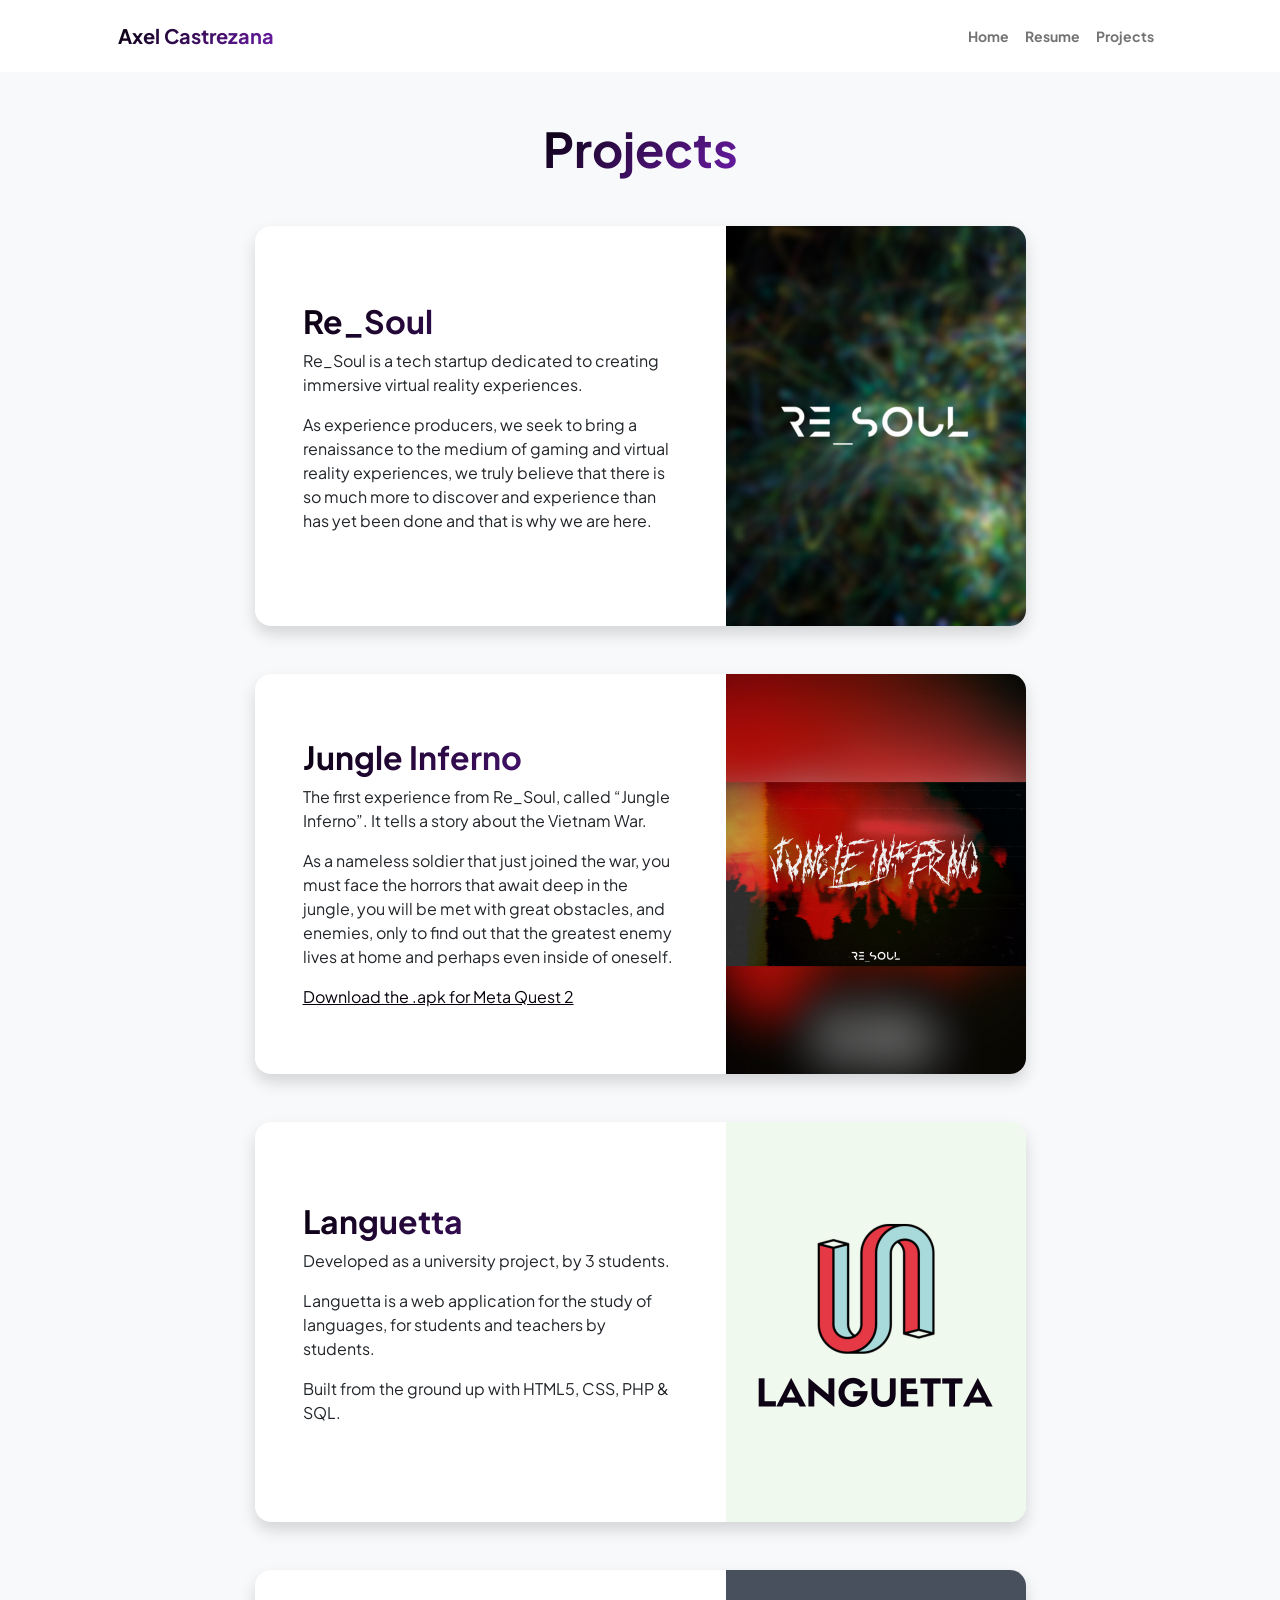
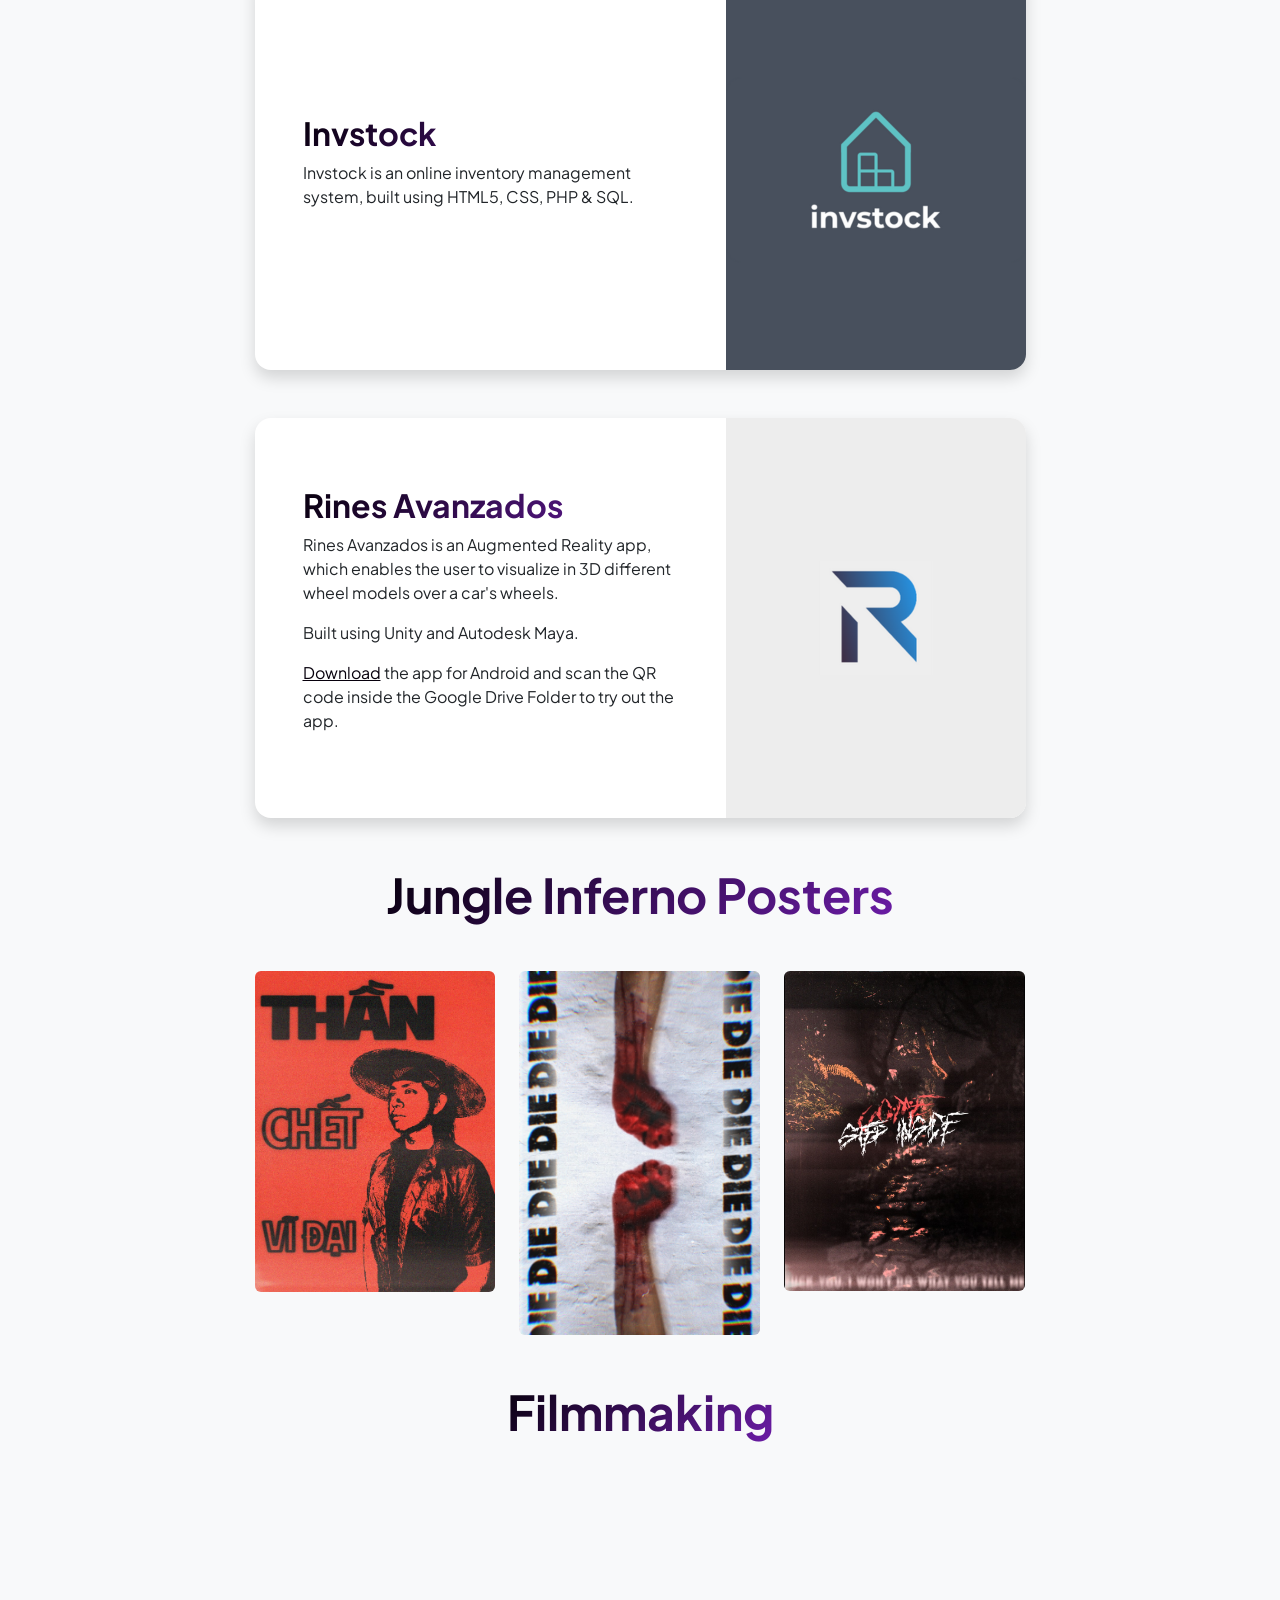
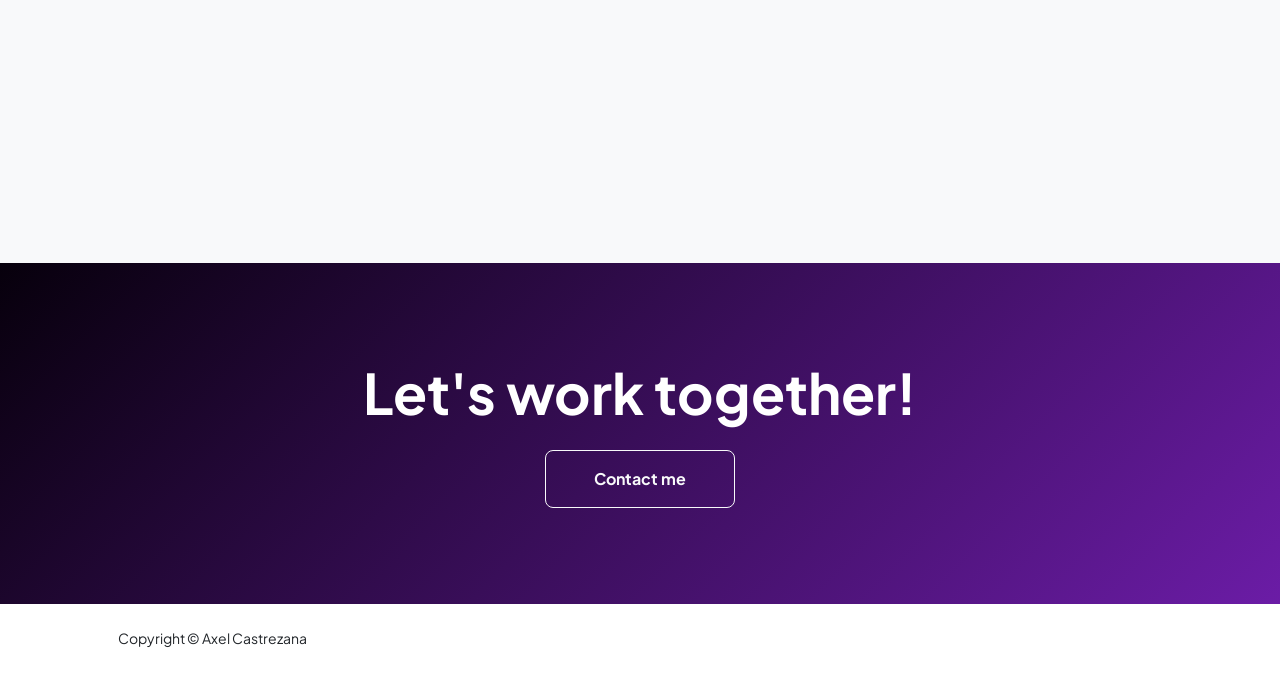
==== projects.html @ c9756af4 "First upload portfolio 30/05/2023 V1.0" ====
<!DOCTYPE html>
<html lang="en">

<head>
    <meta charset="utf-8" />
    <meta name="viewport" content="width=device-width, initial-scale=1, shrink-to-fit=no" />
    <meta name="description" content="" />
    <meta name="author" content="" />
    <title>Projects - Axel Castrezana</title>
    <!-- Favicon-->
    <link rel="icon" type="image/x-icon" href="assets/favicon.ico" />
    <!-- Custom Google font-->
    <link rel="preconnect" href="https://fonts.googleapis.com" />
    <link rel="preconnect" href="https://fonts.gstatic.com" crossorigin />
    <link
        href="https://fonts.googleapis.com/css2?family=Plus+Jakarta+Sans:wght@100;200;300;400;500;600;700;800;900&amp;display=swap"
        rel="stylesheet" />
    <!-- Bootstrap icons-->
    <link href="https://cdn.jsdelivr.net/npm/bootstrap-icons@1.8.1/font/bootstrap-icons.css" rel="stylesheet" />
    <!-- Core theme CSS (includes Bootstrap)-->
    <link href="css/styles.css" rel="stylesheet" />
</head>

<body class="d-flex flex-column h-100 bg-light">
    <main class="flex-shrink-0">
        <!-- Navigation-->
        <nav class="navbar navbar-expand-lg navbar-light bg-white py-3">
            <div class="container px-5">
                <a class="navbar-brand" href="index.html"><span class="fw-bolder text-gradient">Axel
                        Castrezana</span></a>
                <button class="navbar-toggler" type="button" data-bs-toggle="collapse"
                    data-bs-target="#navbarSupportedContent" aria-controls="navbarSupportedContent"
                    aria-expanded="false" aria-label="Toggle navigation"><span
                        class="navbar-toggler-icon"></span></button>
                <div class="collapse navbar-collapse" id="navbarSupportedContent">
                    <ul class="navbar-nav ms-auto mb-2 mb-lg-0 small fw-bolder">
                        <li class="nav-item"><a class="nav-link" href="index.html">Home</a></li>
                        <li class="nav-item"><a class="nav-link" href="resume.html">Resume</a></li>
                        <li class="nav-item"><a class="nav-link" href="projects.html">Projects</a></li>
                    </ul>
                </div>
            </div>
        </nav>
        <!-- Projects Section-->
        <section class="py-5">
            <div class="container px-5 mb-5">
                <div class="text-center mb-5">
                    <h1 class="display-5 fw-bolder mb-0"><span class="text-gradient d-inline">Projects</span></h1>
                </div>
                <div class="row gx-5 justify-content-center">
                    <div class="col-lg-11 col-xl-9 col-xxl-8">
                        <!-- Project Card 1-->
                        <div class="card overflow-hidden shadow rounded-4 border-0 mb-5">
                            <div class="card-body p-0">
                                <div class="d-flex align-items-center">
                                    <div class="p-5">
                                        <h2 class="fw-bolder text-gradient">Re_Soul</h2>
                                        <p>Re_Soul is a tech startup dedicated to creating immersive virtual reality
                                            experiences.</p>
                                        <p>As experience producers, we seek to bring a renaissance to the medium of
                                            gaming and virtual reality experiences, we truly believe that there is so
                                            much more to discover and experience than has yet been done and that is why
                                            we are here.</p>
                                    </div>
                                    <img class="img-fluid" src="assets/Re_soul 300400.png" alt="..." />
                                </div>
                            </div>
                        </div>
                        <!-- Project Card 2-->
                        <div class="card overflow-hidden shadow rounded-4 border-0">
                            <div class="card-body p-0">
                                <div class="d-flex align-items-center">
                                    <div class="p-5">
                                        <h2 class="fw-bolder text-gradient">Jungle Inferno</h2>
                                        <p>The first experience from Re_Soul, called “Jungle Inferno”. It tells a story
                                            about the Vietnam War.</p>
                                        <p>As a nameless soldier that just joined the war, you must face the horrors
                                            that await deep in the jungle, you will be met with great obstacles, and
                                            enemies, only to find out that the greatest enemy lives at home and perhaps
                                            even inside of oneself.</p>
                                        <a href="https://drive.google.com/file/d/1jq7sGthv_3b8jgwT2WUCqq3xdaEujB6y/view?usp=drive_link "
                                            target="_blank">Download the .apk for Meta Quest 2</a>
                                    </div>
                                    <img class="img-fluid" src="assets/Jungle 300400.png" alt="..." />
                                </div>
                            </div>
                        </div>
                        <br>
                        <br>
                        <!-- Project Card 3-->
                        <div class="card overflow-hidden shadow rounded-4 border-0 mb-5">
                            <div class="card-body p-0">
                                <div class="d-flex align-items-center">
                                    <div class="p-5">
                                        <h2 class="fw-bolder text-gradient">Languetta</h2>
                                        <p>Developed as a university project, by 3 students.</p>
                                        <p>Languetta is a web application for the study of languages, for students and
                                            teachers by students.</p>
                                        <p>Built from the ground up with HTML5, CSS, PHP & SQL.</p>
                                    </div>
                                    <img class="img-fluid" src="assets/Languetta 300400.png" alt="..." />
                                </div>
                            </div>
                        </div>
                        <div class="card overflow-hidden shadow rounded-4 border-0">
                            <div class="card-body p-0">
                                <div class="d-flex align-items-center">
                                    <div class="p-5">
                                        <h2 class="fw-bolder text-gradient">Invstock</h2>
                                        <p>Invstock is an online inventory management system, built using HTML5, CSS,
                                            PHP & SQL.</p>
                                    </div>
                                    <img class="img-fluid" src="assets/Insvtock 300400.png" alt="..." />
                                </div>
                            </div>
                        </div>
                        <br>
                        <br>
                        <div class="card overflow-hidden shadow rounded-4 border-0">
                            <div class="card-body p-0">
                                <div class="d-flex align-items-center">
                                    <div class="p-5">
                                        <h2 class="fw-bolder text-gradient">Rines Avanzados</h2>
                                        <p>Rines Avanzados is an Augmented Reality app, which enables the user to
                                            visualize in 3D different wheel models over a car's wheels.</p>
                                        <p>Built using Unity and Autodesk Maya.</p>
                                        <p> <a href="https://drive.google.com/drive/folders/1pL2filolJYkRrBLKzN2Vu39qzDTyvKao"
                                                target="_blank">Download</a> the app for Android and scan the QR code
                                            inside the Google Drive Folder to try out the app.</p>
                                    </div>
                                    <img class="img-fluid" src="assets/RA 300400.png" alt="..." />
                                </div>
                            </div>
                        </div>
                        <br>
                        <br>
                        <!-- Gallery -->
                        <div class="text-center mb-5">
                            <h1 class="display-5 fw-bolder mb-0"><span class="text-gradient d-inline">Jungle Inferno
                                    Posters</span></h1>
                        </div>
                        <div class="row">
                            <div class="col-lg-4 col-md-12 mb-4 mb-lg-0">
                                <img src="assets/JI1.JPG" class="w-100 shadow-1-strong rounded mb-4"
                                    alt="Boat on Calm Water" />
                            </div>

                            <div class="col-lg-4 mb-4 mb-lg-0">
                                <img src="assets/JI2.JPG" class="w-100 shadow-1-strong rounded mb-4"
                                    alt="Mountains in the Clouds" />
                            </div>

                            <div class="col-lg-4 mb-4 mb-lg-0">
                                <img src="assets/JI3.JPG" class="w-100 shadow-1-strong rounded mb-4"
                                    alt="Waves at Sea" />
                            </div>
                        </div>
                        <!-- Gallery -->
                        <br>
                        <div class="text-center mb-5">
                            <h1 class="display-5 fw-bolder mb-0"><span class="text-gradient d-inline">Filmmaking</span>
                            </h1>
                        </div>
                        <div class="ratio ratio-16x9">
                            <iframe width="560" height="315" src="https://www.youtube.com/embed/lA3VQfbZau8"
                                title="YouTube video player" frameborder="0"
                                allow="accelerometer; autoplay; clipboard-write; encrypted-media; gyroscope; picture-in-picture; web-share"
                                allowfullscreen></iframe>
                        </div>
                        <br>
                        <br>
                        <div class="ratio ratio-16x9">
                            <iframe width="560" height="315" src="https://www.youtube.com/embed/6yEGgqeNFfE"
                                title="YouTube video player" frameborder="0"
                                allow="accelerometer; autoplay; clipboard-write; encrypted-media; gyroscope; picture-in-picture; web-share"
                                allowfullscreen></iframe>
                        </div>
                        <br>
                        <br>
                        <div class="ratio ratio-16x9">
                            <iframe width="560" height="315" src="https://www.youtube.com/embed/TXK_p19uaN0"
                                title="YouTube video player" frameborder="0"
                                allow="accelerometer; autoplay; clipboard-write; encrypted-media; gyroscope; picture-in-picture; web-share"
                                allowfullscreen></iframe>
                        </div>
                        <br>
                        <br>
                        <div class="ratio ratio-16x9">
                            <iframe width="560" height="315" src="https://www.youtube.com/embed/U4ERq4PwF4o"
                                title="YouTube video player" frameborder="0"
                                allow="accelerometer; autoplay; clipboard-write; encrypted-media; gyroscope; picture-in-picture; web-share"
                                allowfullscreen></iframe>
                        </div>
                    </div>
                </div>
            </div>
            </div>
        </section>
        <section>

        </section>
        <!-- Call to action section-->
        <section class="py-5 bg-gradient-primary-to-secondary text-white">
            <div class="container px-5 my-5">
                <div class="text-center">
                    <h2 class="display-4 fw-bolder mb-4">Let's work together!</h2>
                    <a class="btn btn-outline-light btn-lg px-5 py-3 fs-6 fw-bolder"
                        href="mailto:gcastrezana.axeldavid@gmail.com">Contact me</a>
                </div>
            </div>
        </section>
    </main>
    <!-- Footer-->
    <footer class="bg-white py-4 mt-auto">
        <div class="container px-5">
            <div class="row align-items-center justify-content-between flex-column flex-sm-row">
                <div class="col-auto">
                    <div class="small m-0">Copyright &copy; Axel Castrezana</div>
                </div>
            </div>
        </div>
    </footer>

    </footer>
    <!-- Bootstrap core JS-->
    <script src="https://cdn.jsdelivr.net/npm/bootstrap@5.2.3/dist/js/bootstrap.bundle.min.js"></script>
    <!-- Core theme JS-->
    <script src="js/scripts.js"></script>
</body>

</html>
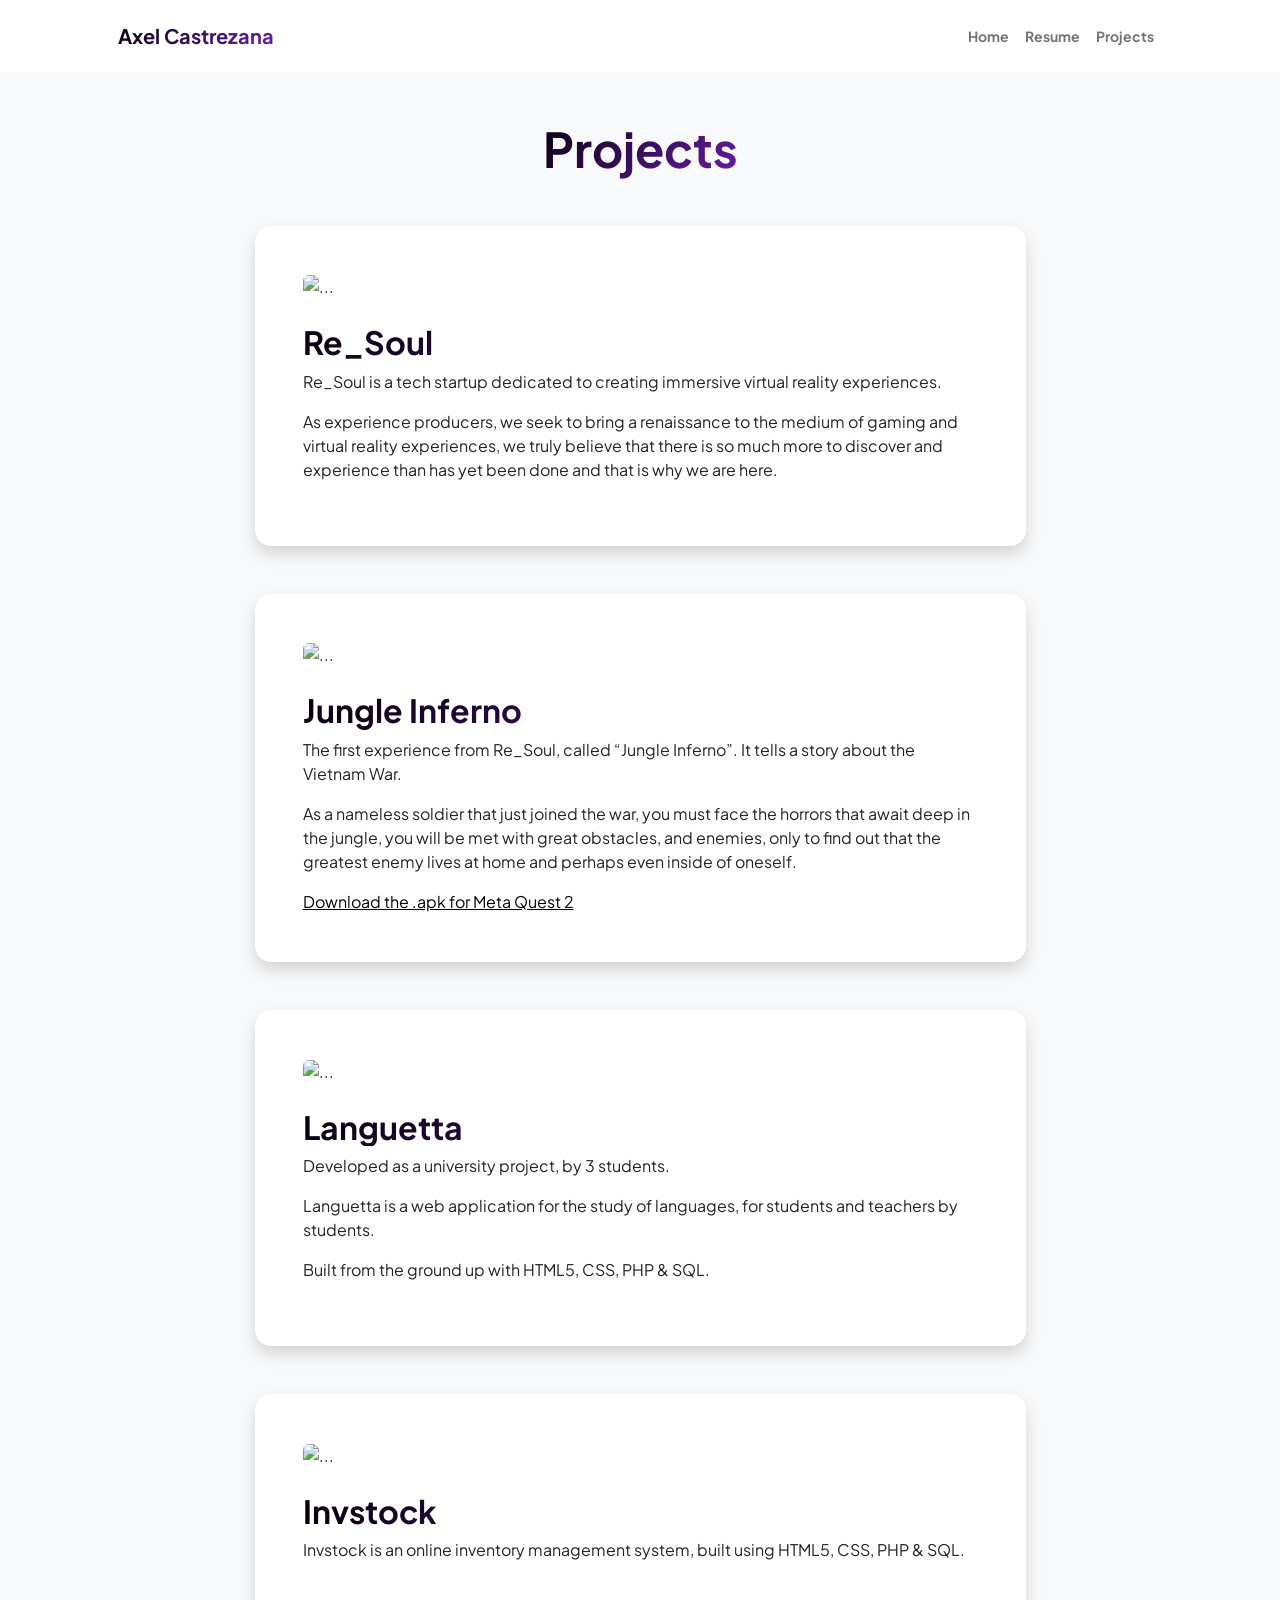
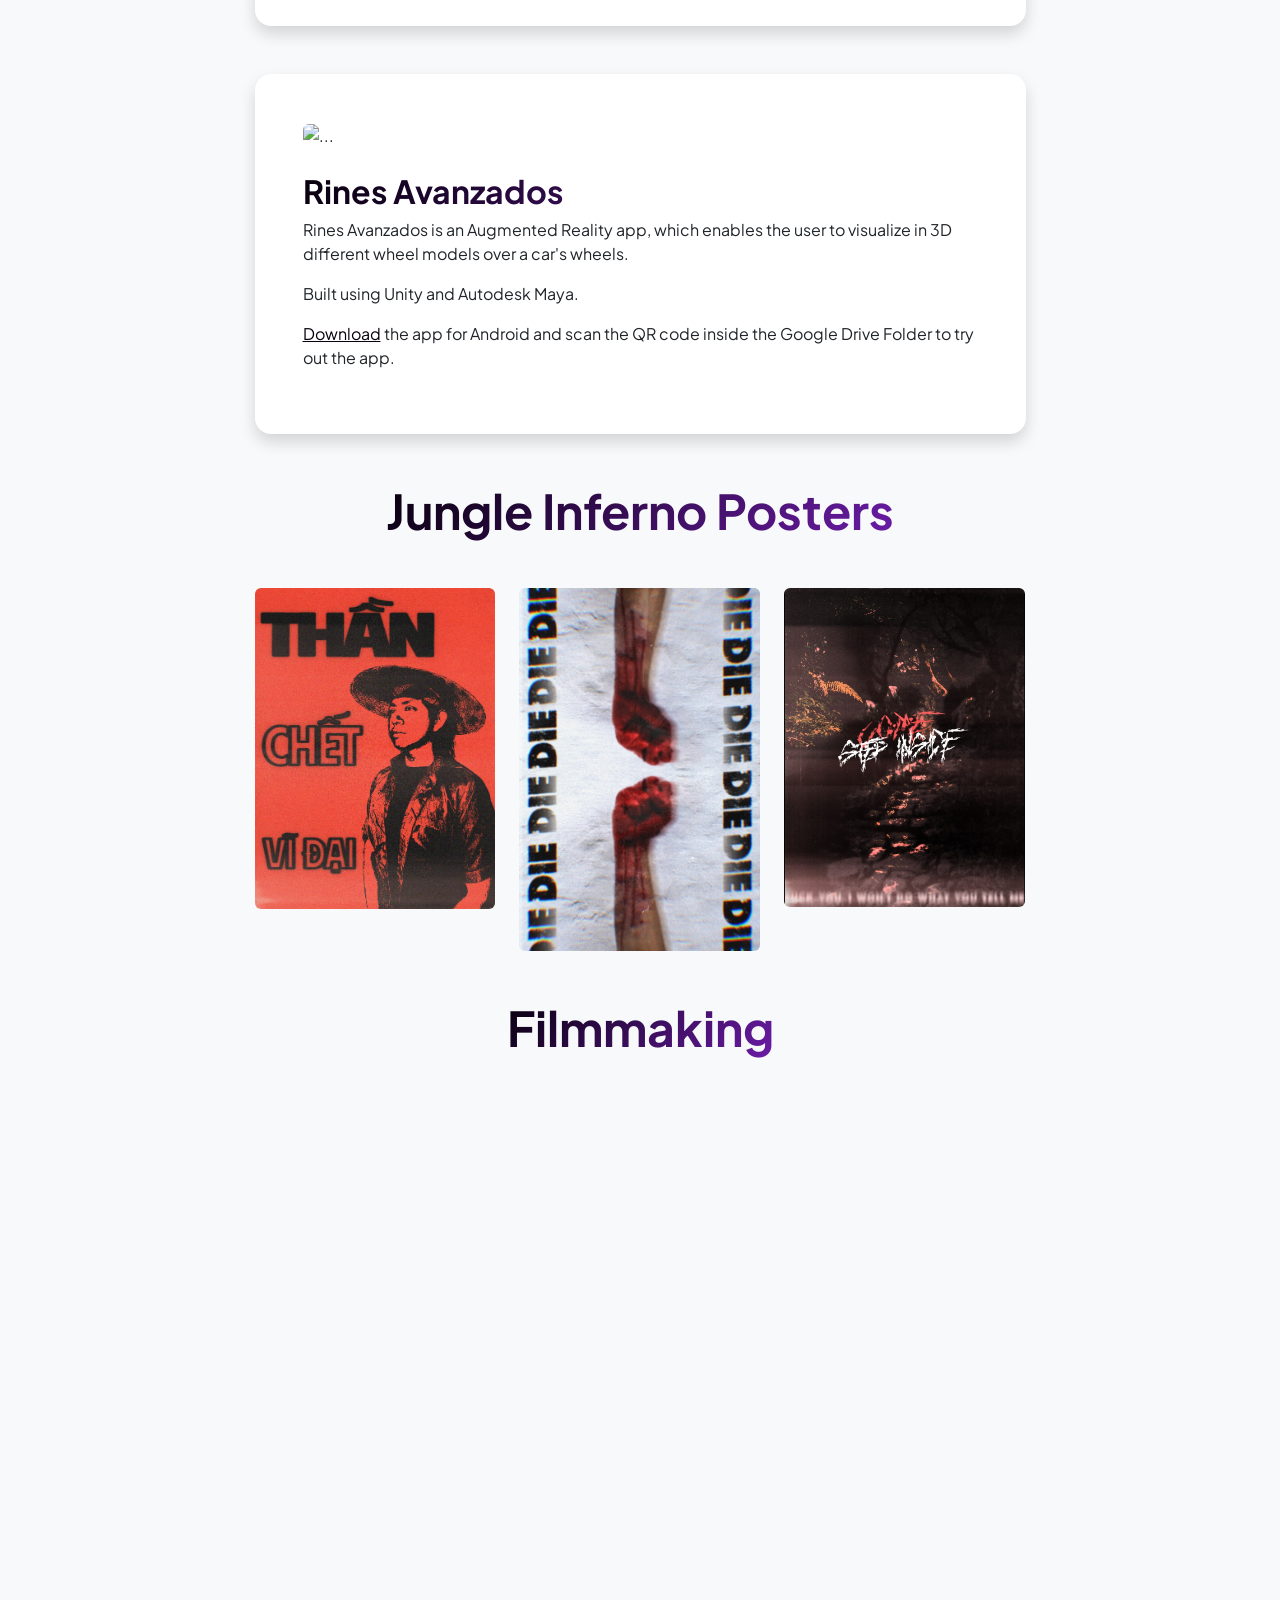
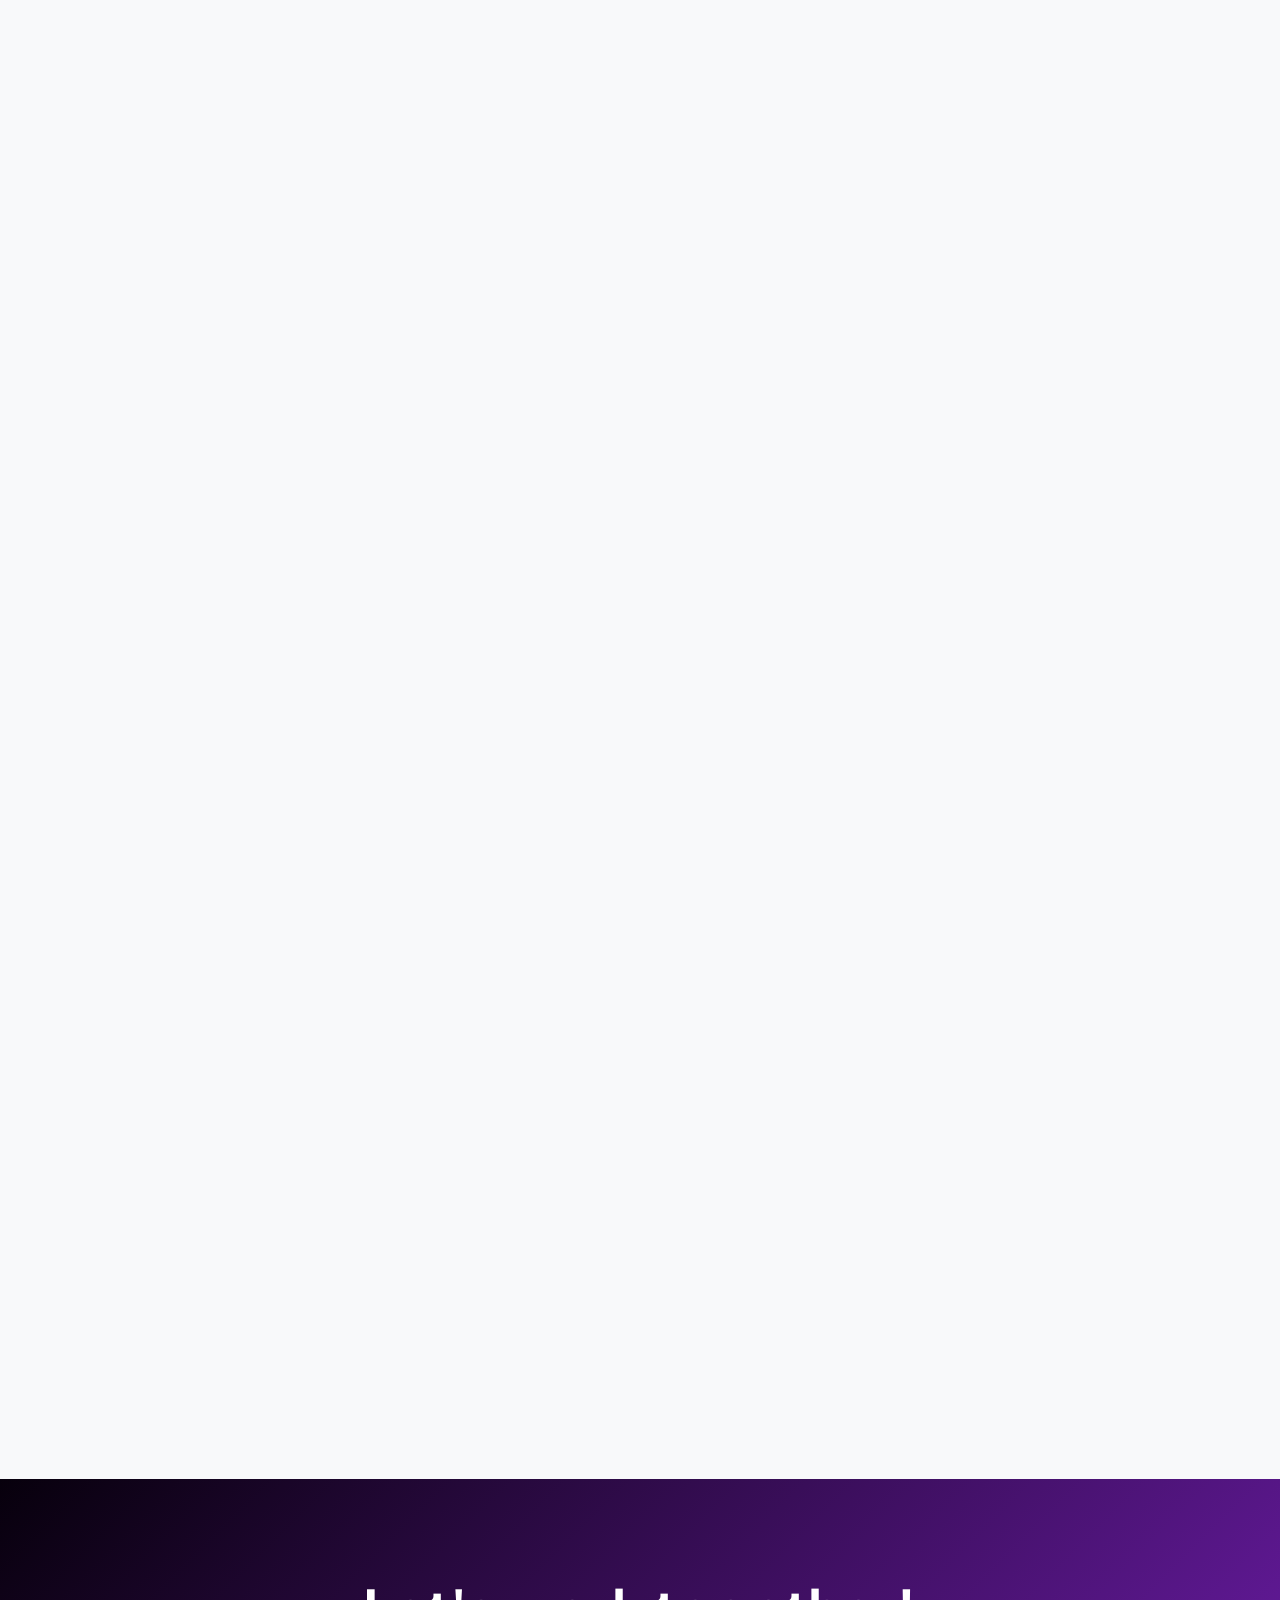
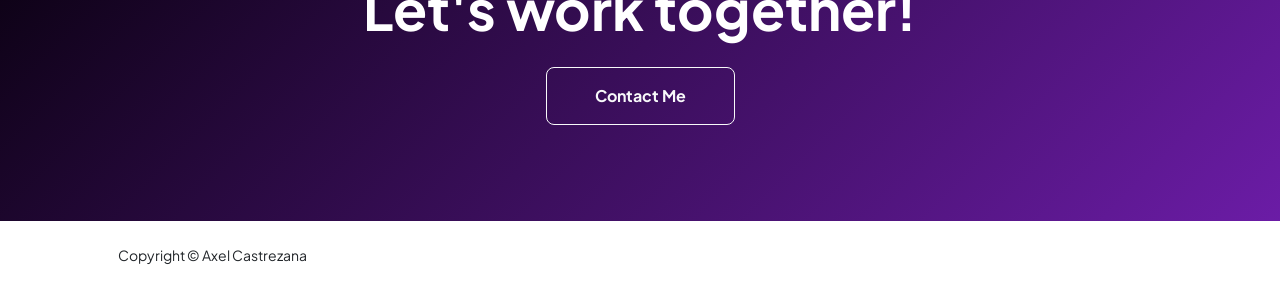
==== commit cf4e8f4a: "Card Image Responsive Changes V1.1" ====
--- a/projects.html
+++ b/projects.html
@@ -42,7 +42,7 @@
             </div>
         </nav>
         <!-- Projects Section-->
-        <section class="py-5">
+        <section class="py-5 ">
             <div class="container px-5 mb-5">
                 <div class="text-center mb-5">
                     <h1 class="display-5 fw-bolder mb-0"><span class="text-gradient d-inline">Projects</span></h1>
@@ -54,6 +54,9 @@
                             <div class="card-body p-0">
                                 <div class="d-flex align-items-center">
                                     <div class="p-5">
+                                        <img class="card-img-top rounded" src="assets/Re_Soul.png" alt="..." />
+                                        <br>
+                                        <br>
                                         <h2 class="fw-bolder text-gradient">Re_Soul</h2>
                                         <p>Re_Soul is a tech startup dedicated to creating immersive virtual reality
                                             experiences.</p>
@@ -62,7 +65,7 @@
                                             much more to discover and experience than has yet been done and that is why
                                             we are here.</p>
                                     </div>
-                                    <img class="img-fluid" src="assets/Re_soul 300400.png" alt="..." />
+                                    
                                 </div>
                             </div>
                         </div>
@@ -71,6 +74,9 @@
                             <div class="card-body p-0">
                                 <div class="d-flex align-items-center">
                                     <div class="p-5">
+                                        <img class="card-img-top rounded" src="assets/Jungle Inferno.png" alt="..." />
+                                        <br>
+                                        <br>
                                         <h2 class="fw-bolder text-gradient">Jungle Inferno</h2>
                                         <p>The first experience from Re_Soul, called “Jungle Inferno”. It tells a story
                                             about the Vietnam War.</p>
@@ -81,7 +87,6 @@
                                         <a href="https://drive.google.com/file/d/1jq7sGthv_3b8jgwT2WUCqq3xdaEujB6y/view?usp=drive_link "
                                             target="_blank">Download the .apk for Meta Quest 2</a>
                                     </div>
-                                    <img class="img-fluid" src="assets/Jungle 300400.png" alt="..." />
                                 </div>
                             </div>
                         </div>
@@ -92,13 +97,15 @@
                             <div class="card-body p-0">
                                 <div class="d-flex align-items-center">
                                     <div class="p-5">
+                                        <img class="card-img-top rounded" src="assets/Languetta.png" alt="..." />
+                                        <br>
+                                        <br>
                                         <h2 class="fw-bolder text-gradient">Languetta</h2>
                                         <p>Developed as a university project, by 3 students.</p>
                                         <p>Languetta is a web application for the study of languages, for students and
                                             teachers by students.</p>
                                         <p>Built from the ground up with HTML5, CSS, PHP & SQL.</p>
                                     </div>
-                                    <img class="img-fluid" src="assets/Languetta 300400.png" alt="..." />
                                 </div>
                             </div>
                         </div>
@@ -106,11 +113,13 @@
                             <div class="card-body p-0">
                                 <div class="d-flex align-items-center">
                                     <div class="p-5">
+                                        <img class="card-img-top rounded" src="assets/Invstock.png" alt="..." />
+                                        <br>
+                                        <br>
                                         <h2 class="fw-bolder text-gradient">Invstock</h2>
                                         <p>Invstock is an online inventory management system, built using HTML5, CSS,
                                             PHP & SQL.</p>
                                     </div>
-                                    <img class="img-fluid" src="assets/Insvtock 300400.png" alt="..." />
                                 </div>
                             </div>
                         </div>
@@ -120,6 +129,9 @@
                             <div class="card-body p-0">
                                 <div class="d-flex align-items-center">
                                     <div class="p-5">
+                                        <img class="card-img-top rounded" src="assets/RA.png" alt="..." />
+                                        <br>
+                                        <br>
                                         <h2 class="fw-bolder text-gradient">Rines Avanzados</h2>
                                         <p>Rines Avanzados is an Augmented Reality app, which enables the user to
                                             visualize in 3D different wheel models over a car's wheels.</p>
@@ -128,7 +140,6 @@
                                                 target="_blank">Download</a> the app for Android and scan the QR code
                                             inside the Google Drive Folder to try out the app.</p>
                                     </div>
-                                    <img class="img-fluid" src="assets/RA 300400.png" alt="..." />
                                 </div>
                             </div>
                         </div>
@@ -205,7 +216,7 @@
                 <div class="text-center">
                     <h2 class="display-4 fw-bolder mb-4">Let's work together!</h2>
                     <a class="btn btn-outline-light btn-lg px-5 py-3 fs-6 fw-bolder"
-                        href="mailto:gcastrezana.axeldavid@gmail.com">Contact me</a>
+                        href="mailto:gcastrezana.axeldavid@gmail.com">Contact Me</a>
                 </div>
             </div>
         </section>
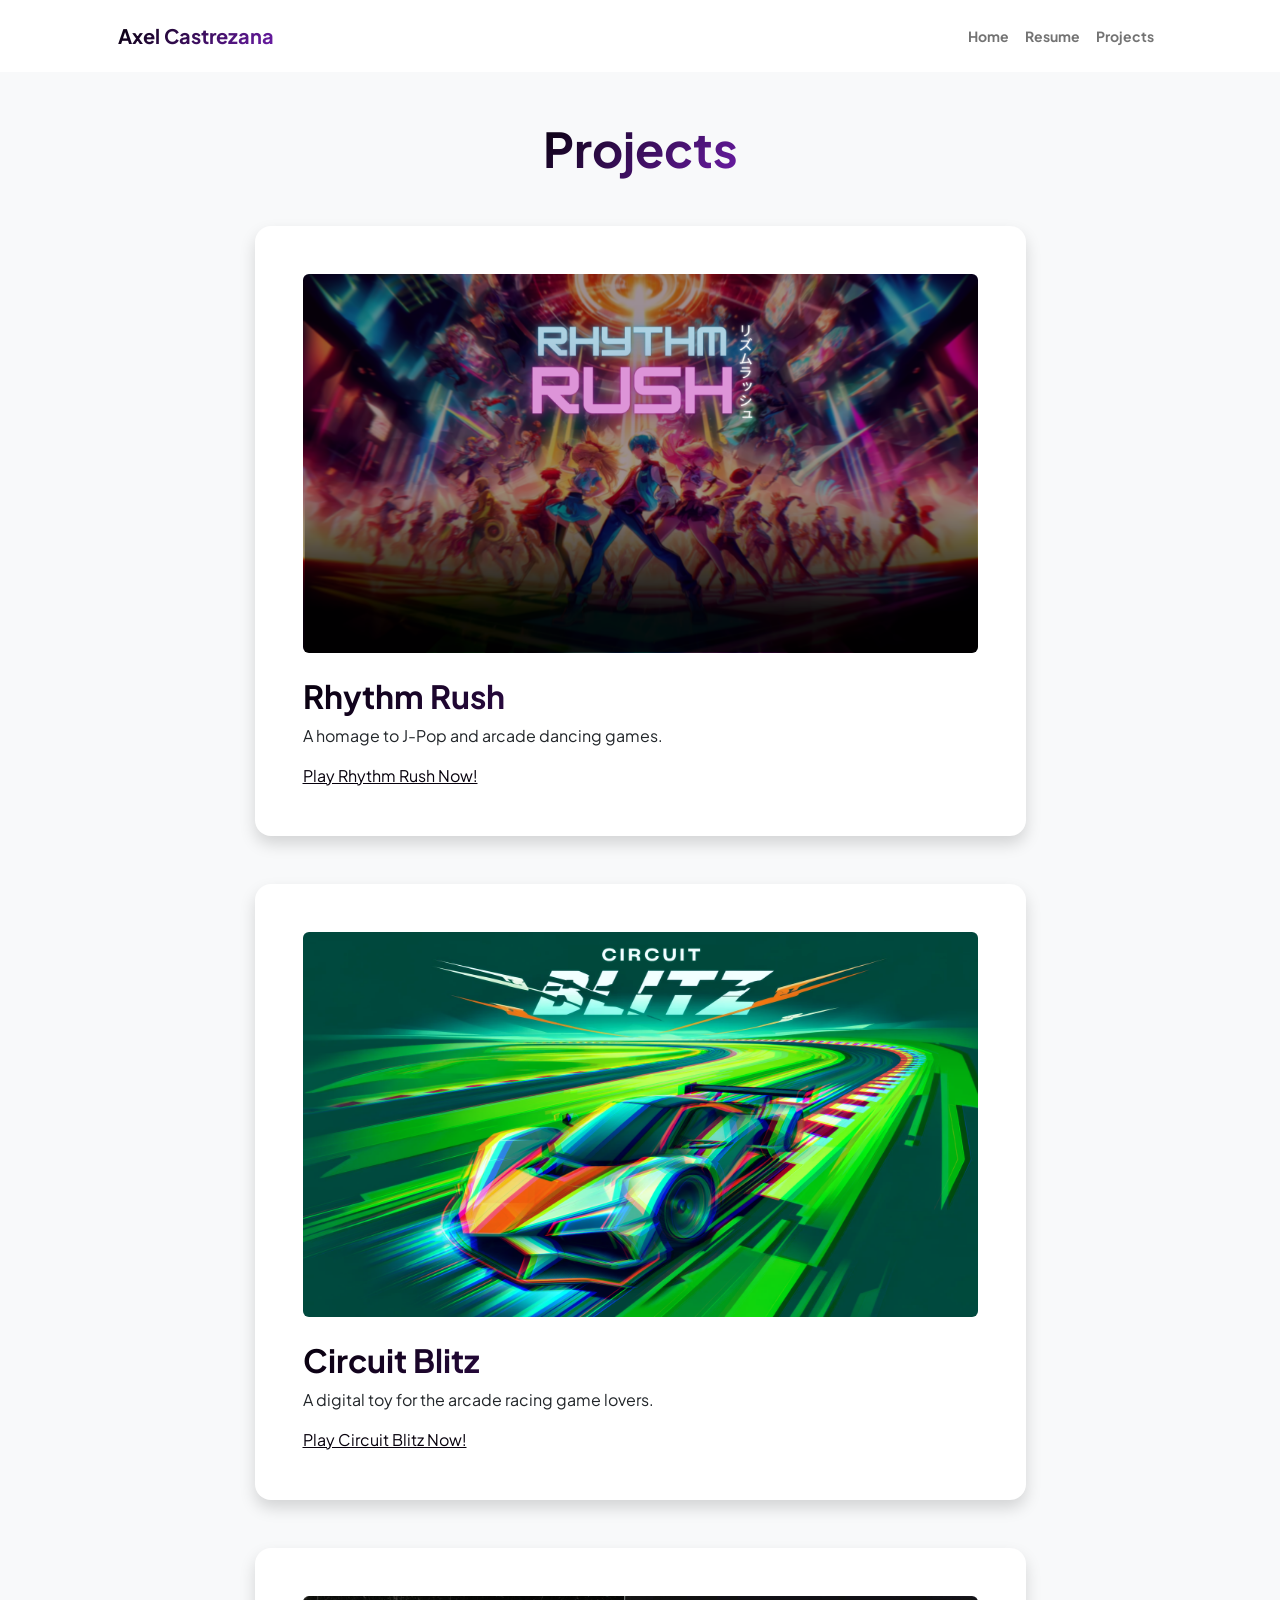
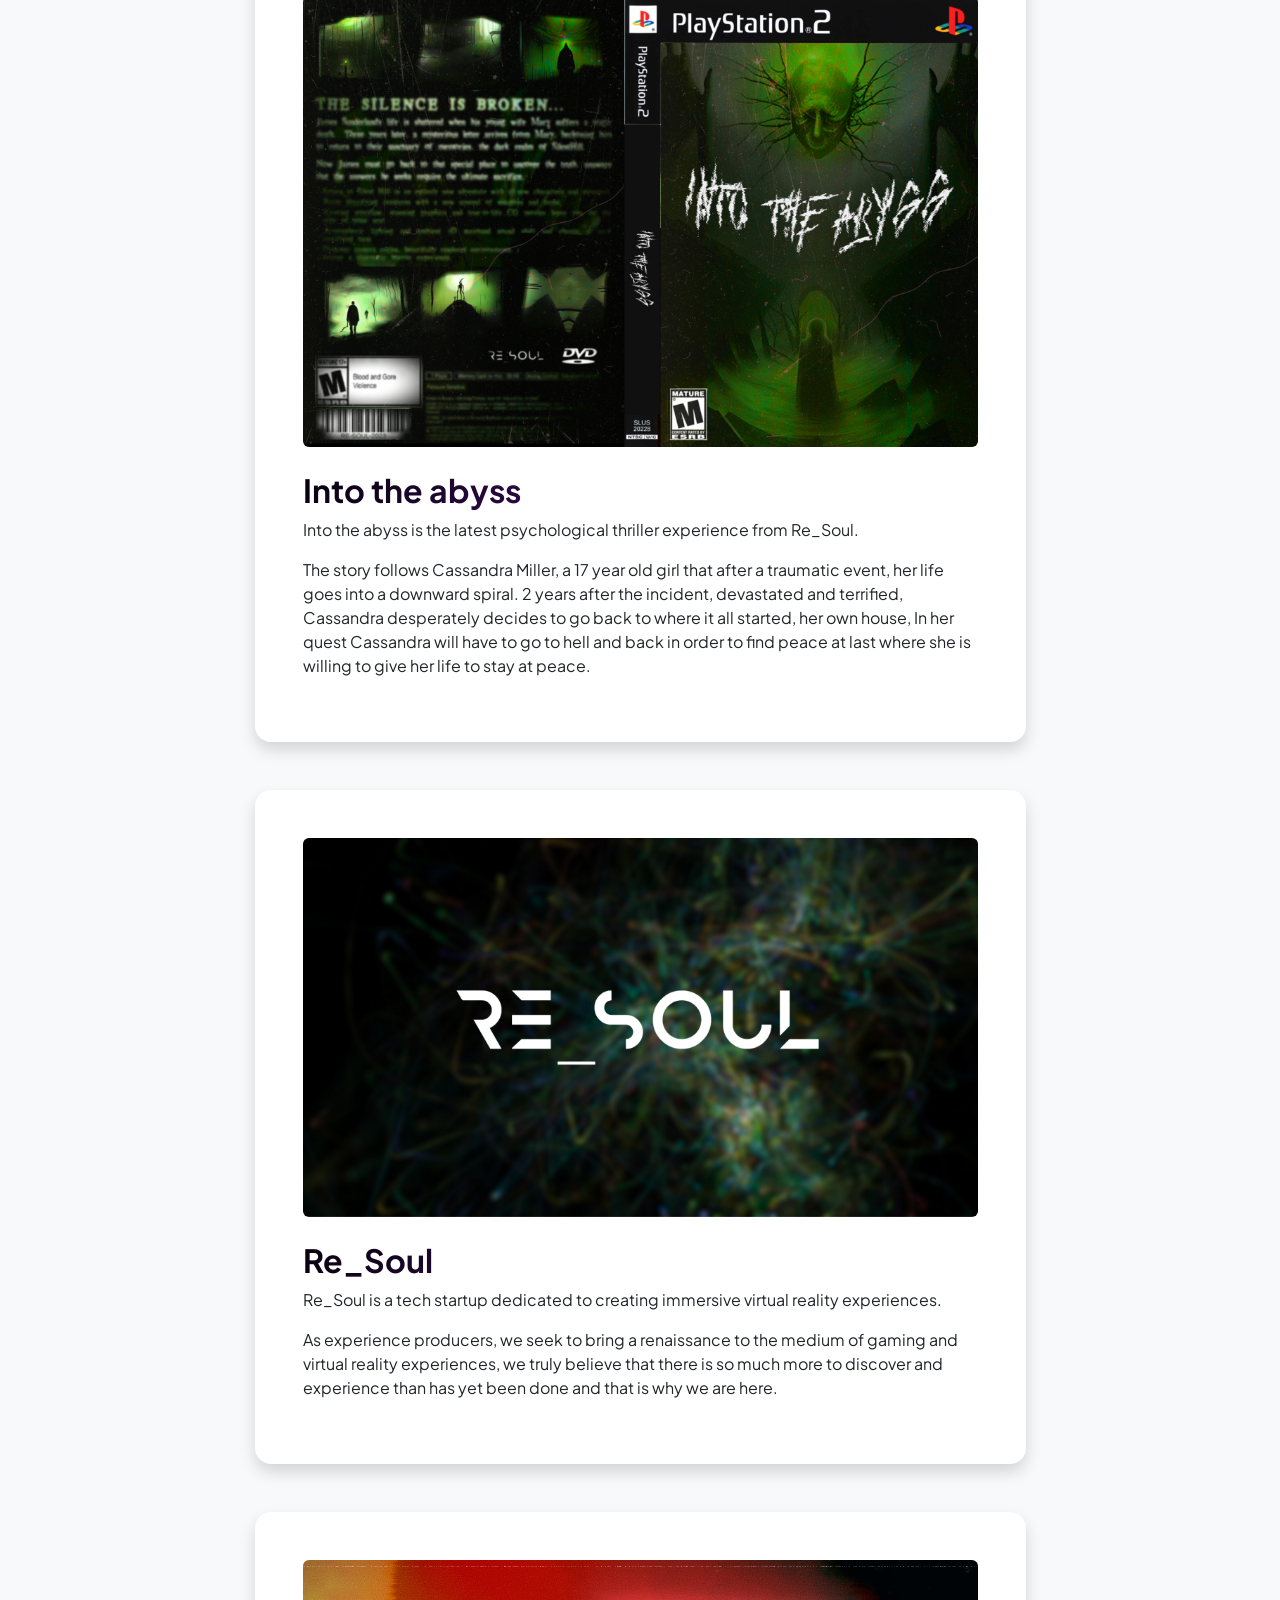
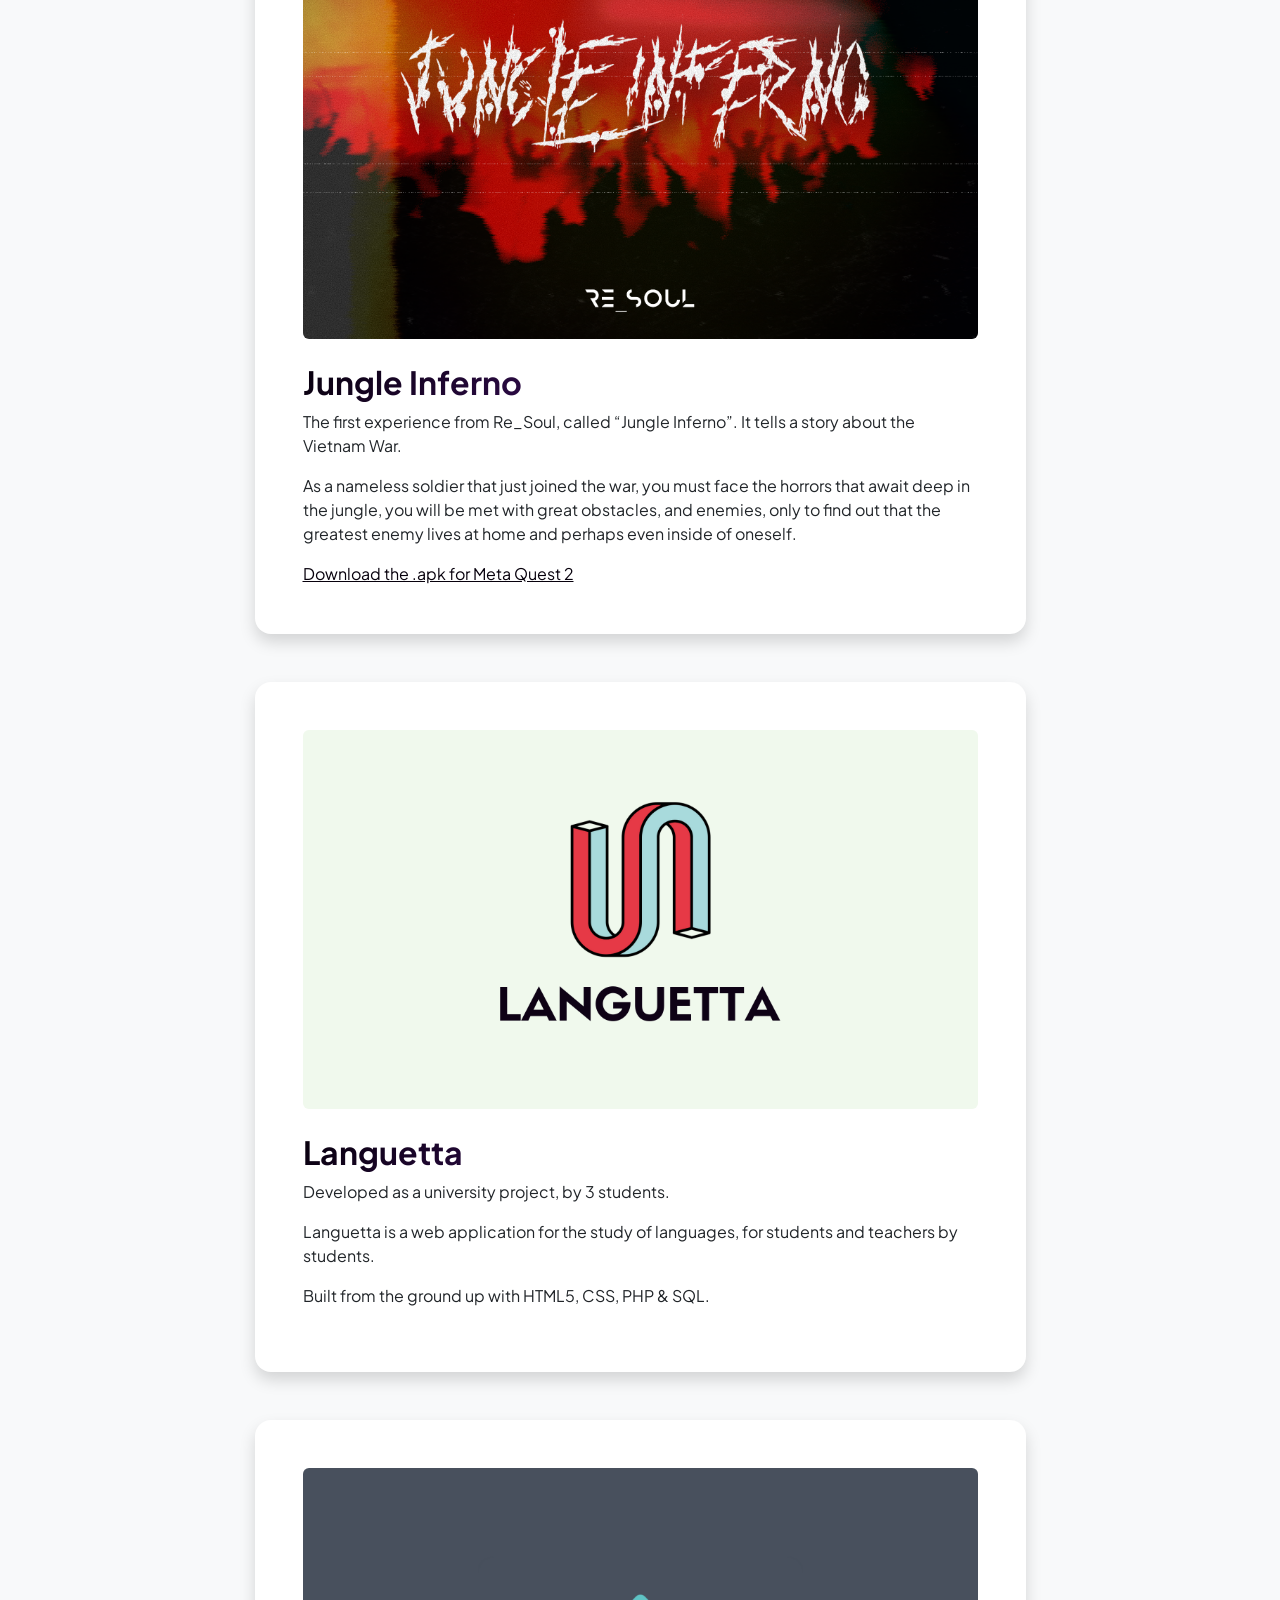
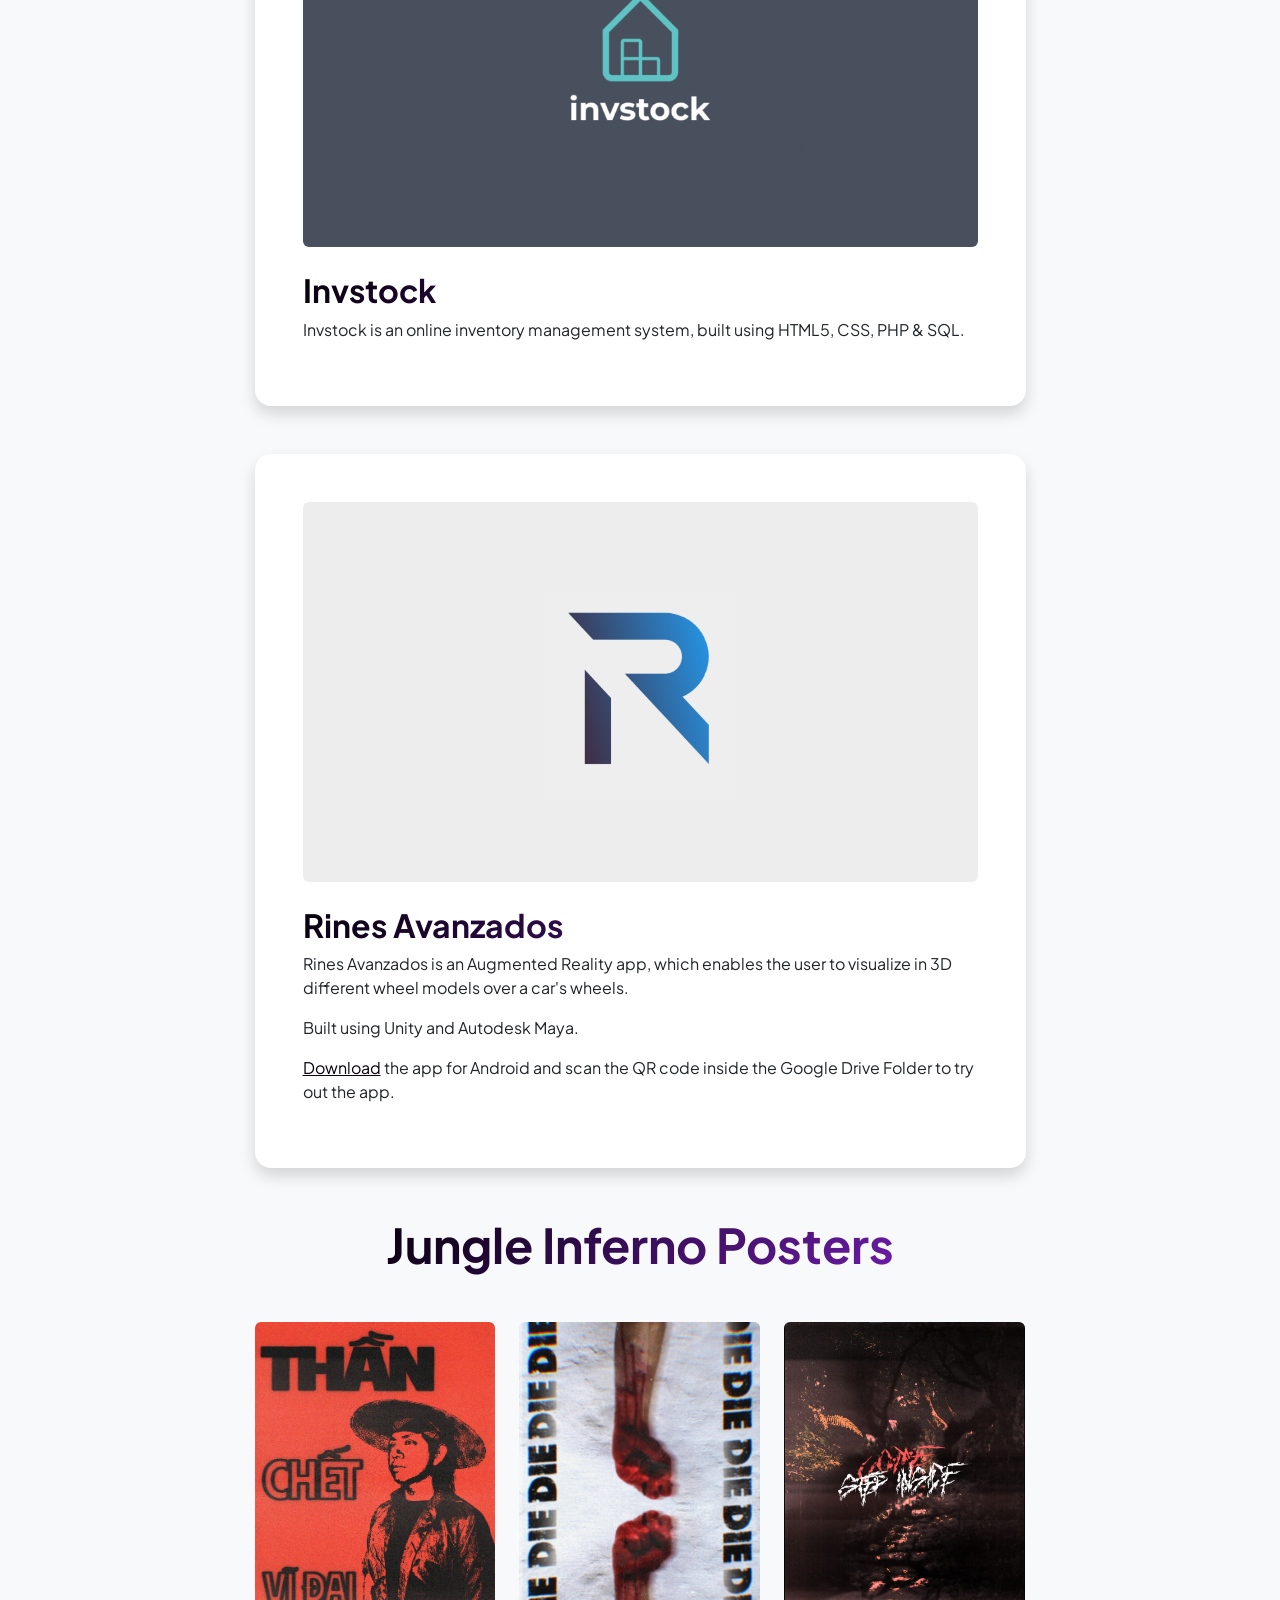
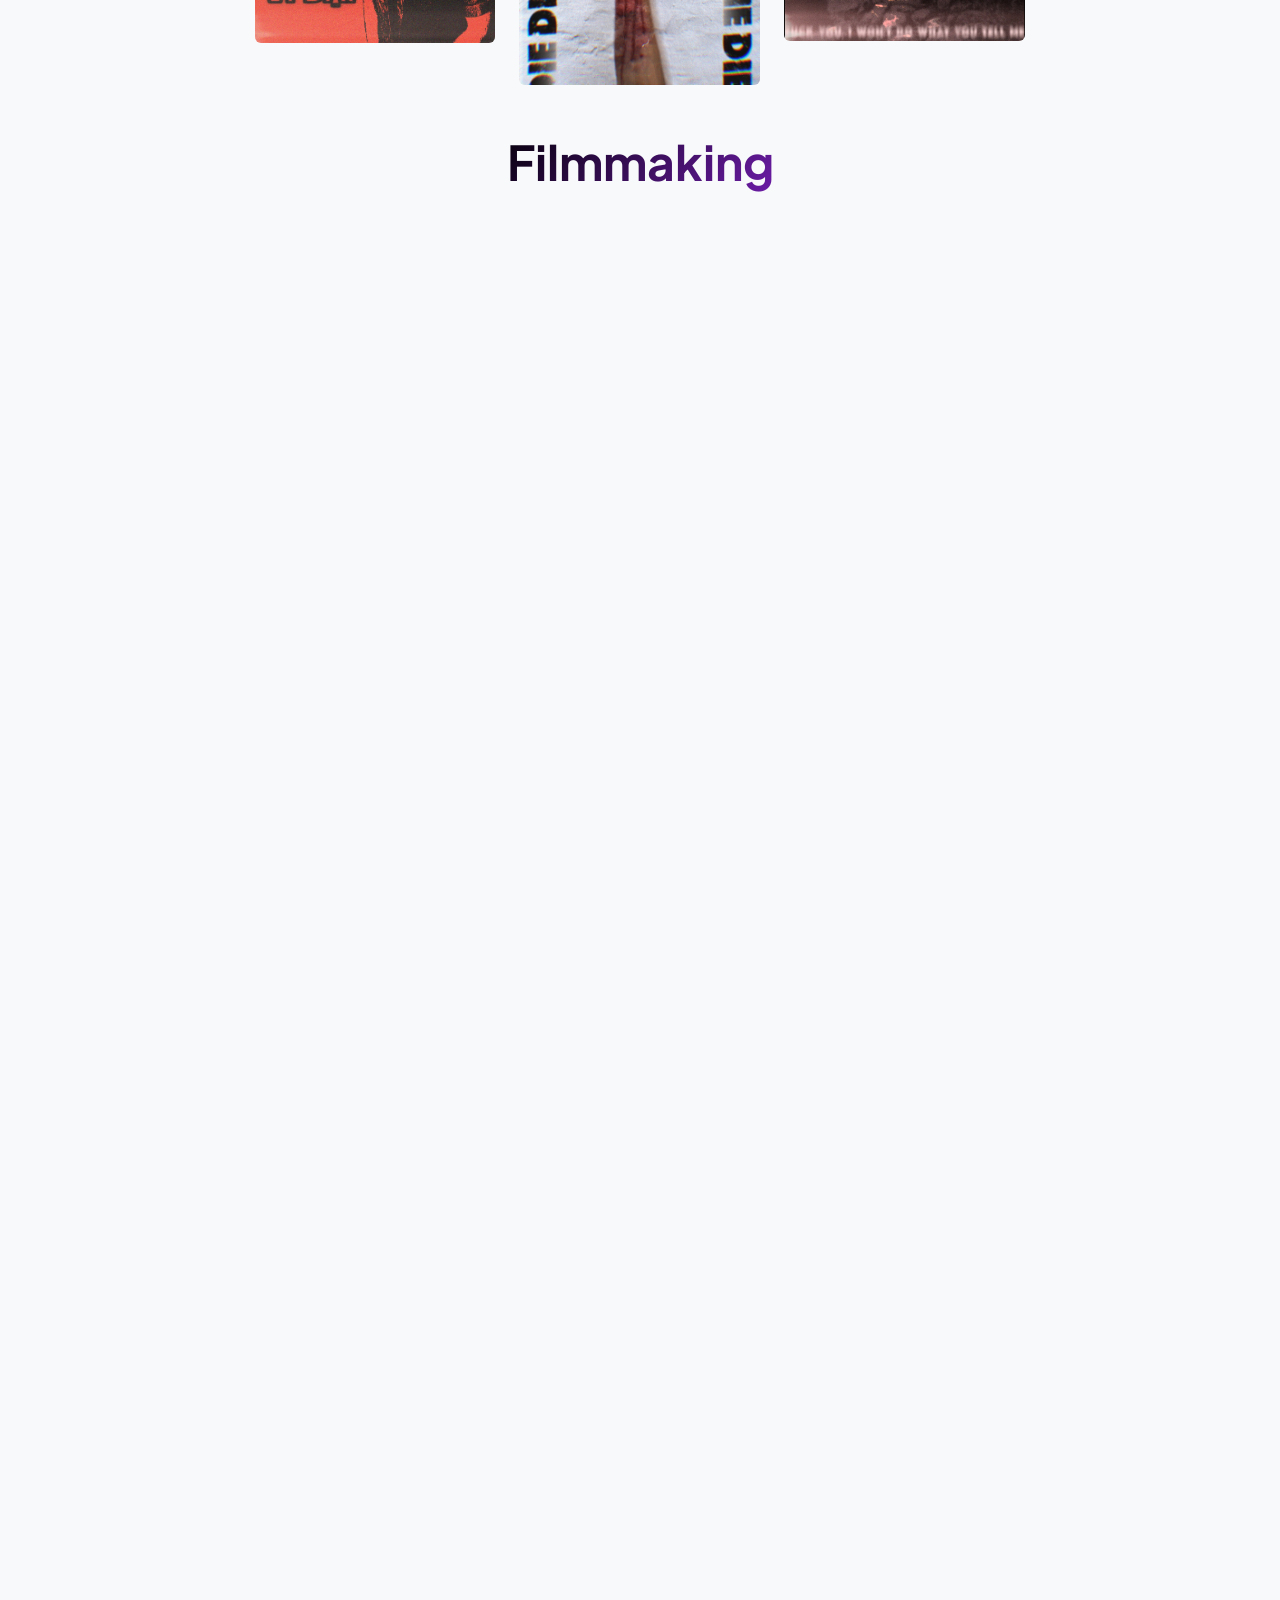
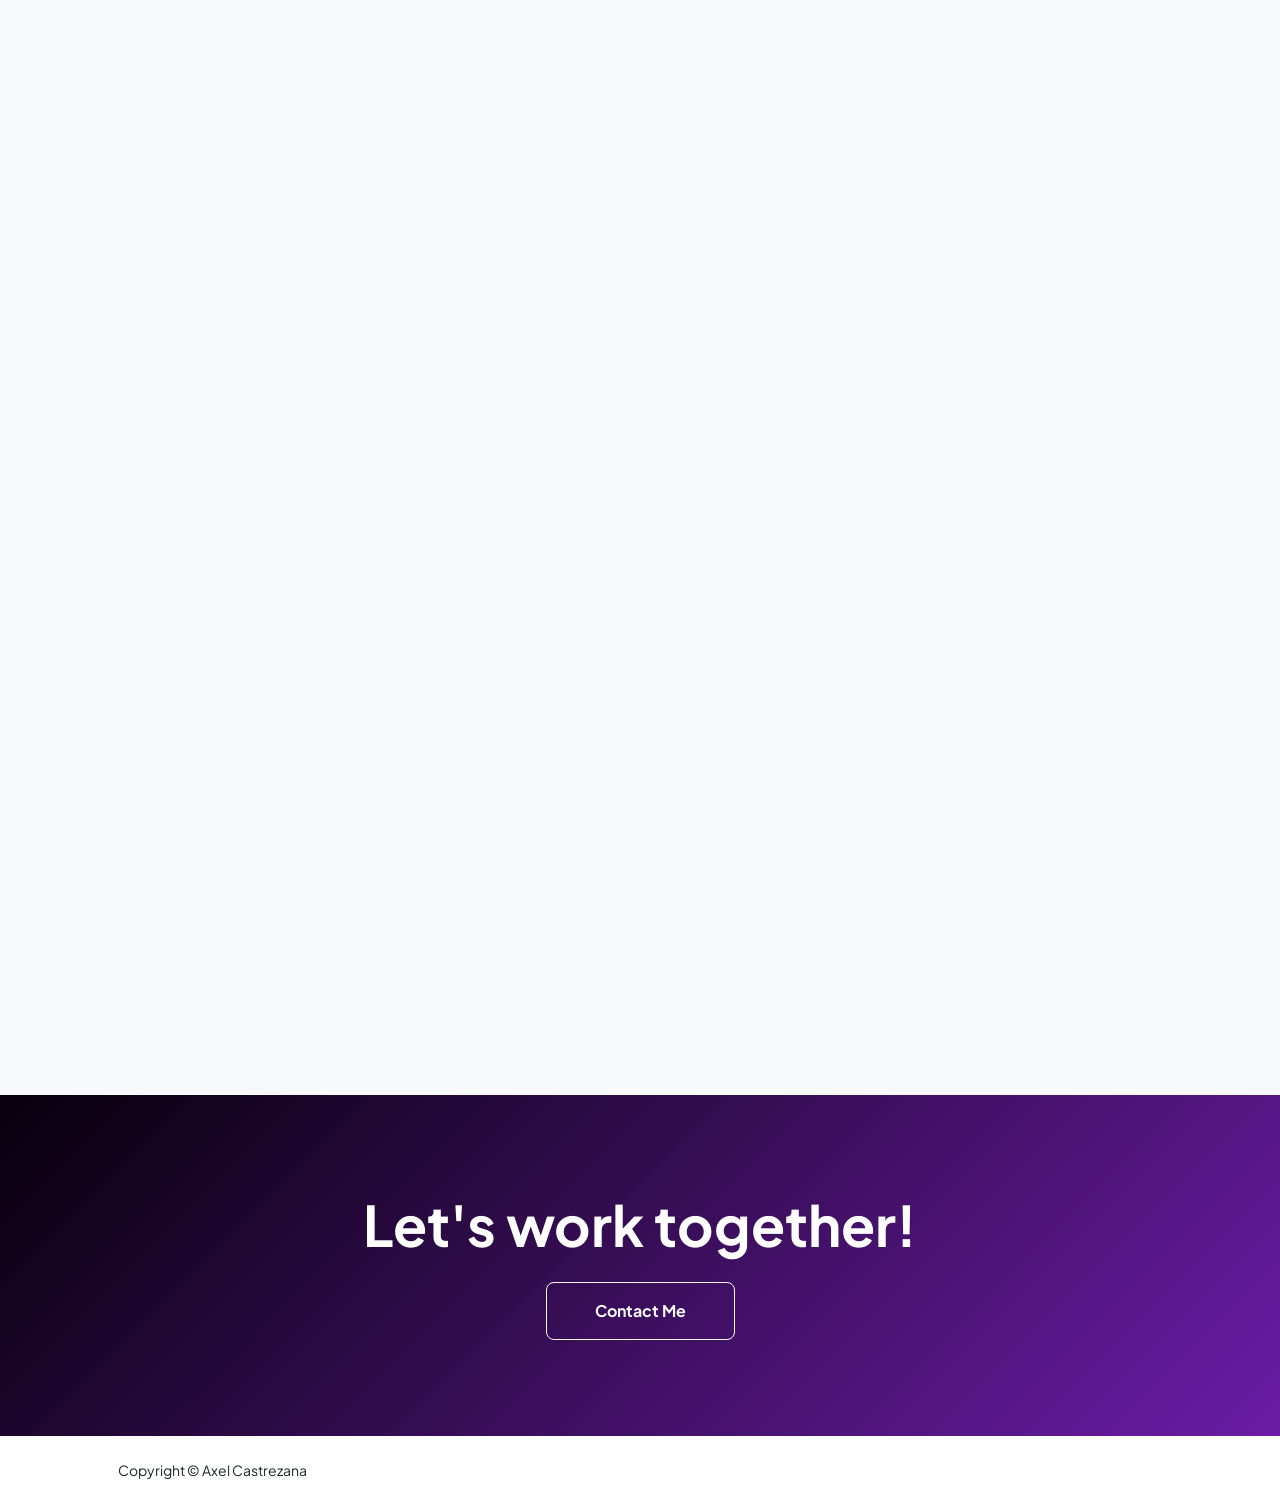
==== commit 09ad3b54: "Updated Filmmaking and projects section Added new videos and projects" ====
--- a/projects.html
+++ b/projects.html
@@ -49,7 +49,59 @@
                 </div>
                 <div class="row gx-5 justify-content-center">
                     <div class="col-lg-11 col-xl-9 col-xxl-8">
-                        <!-- Project Card 1-->
+                        <!-- Project Card Rhythm Rush-->
+                        <div class="card overflow-hidden shadow rounded-4 border-0 mb-5">
+                            <div class="card-body p-0">
+                                <div class="d-flex align-items-center">
+                                    <div class="p-5">
+                                        <img class="card-img-top rounded" src="assets/Rhythm Rush Cover Art with logo.png" alt="..." />
+                                        <br>
+                                        <br>
+                                        <h2 class="fw-bolder text-gradient">Rhythm Rush</h2>
+                                        <p>A homage to J-Pop and arcade dancing games.</p>
+                                        <p></p>
+                                        <a href="https://drive.google.com/file/d/1Ks0TR7R_IEOnruxf23K9PgQpkI-zcXwH/view?usp=sharing"
+                                        target="_blank">Play Rhythm Rush Now!</a>
+                                    </div>
+                                    
+                                </div>
+                            </div>
+                        </div>
+                         <!-- Project Card Circuit Blitz-->
+                         <div class="card overflow-hidden shadow rounded-4 border-0 mb-5">
+                            <div class="card-body p-0">
+                                <div class="d-flex align-items-center">
+                                    <div class="p-5">
+                                        <img class="card-img-top rounded" src="assets/Circuit blitz final.png" alt="..." />
+                                        <br>
+                                        <br>
+                                        <h2 class="fw-bolder text-gradient">Circuit Blitz</h2>
+                                        <p>A digital toy for the arcade racing game lovers.</p>
+                                        <p></p>
+                                        <a href="https://drive.google.com/file/d/1WshcA9kWFarFb3z5ltMV8xsnEzCxqgCg/view?usp=sharing"
+                                        target="_blank">Play Circuit Blitz Now!</a>
+                                    </div>
+                                    
+                                </div>
+                            </div>
+                        </div>
+                         <!-- Project Card Into the abyss-->
+                         <div class="card overflow-hidden shadow rounded-4 border-0 mb-5">
+                            <div class="card-body p-0">
+                                <div class="d-flex align-items-center">
+                                    <div class="p-5">
+                                        <img class="card-img-top rounded" src="assets/Into the abyss ps2 cover art.jpg" alt="..." />
+                                        <br>
+                                        <br>
+                                        <h2 class="fw-bolder text-gradient">Into the abyss</h2>
+                                        <p>Into the abyss is the latest psychological thriller experience from Re_Soul.</p>
+                                        <p>The story follows Cassandra Miller, a 17 year old girl that after a traumatic event, her life goes into a downward spiral. 2 years after the incident, devastated and terrified, Cassandra desperately decides to go back to where it all started, her own house, In her quest Cassandra will have to go to hell and back in order to find peace at last where she is willing to give her life to stay at peace.</p>
+                                    </div>
+                                    
+                                </div>
+                            </div>
+                        </div>
+                        <!-- Project Card Re_Soul-->
                         <div class="card overflow-hidden shadow rounded-4 border-0 mb-5">
                             <div class="card-body p-0">
                                 <div class="d-flex align-items-center">
@@ -173,6 +225,10 @@
                             </h1>
                         </div>
                         <div class="ratio ratio-16x9">
+                            <iframe width="560" height="315" src="https://www.youtube.com/embed/rn6ffr2NNrk?si=UY2GWdzLCiaX9Tll" title="YouTube video player" frameborder="0" allow="accelerometer; autoplay; clipboard-write; encrypted-media; gyroscope; picture-in-picture; web-share" referrerpolicy="strict-origin-when-cross-origin" allowfullscreen></iframe>
+                        </div>
+                        <br><br>
+                        <div class="ratio ratio-16x9">
                             <iframe width="560" height="315" src="https://www.youtube.com/embed/lA3VQfbZau8"
                                 title="YouTube video player" frameborder="0"
                                 allow="accelerometer; autoplay; clipboard-write; encrypted-media; gyroscope; picture-in-picture; web-share"
